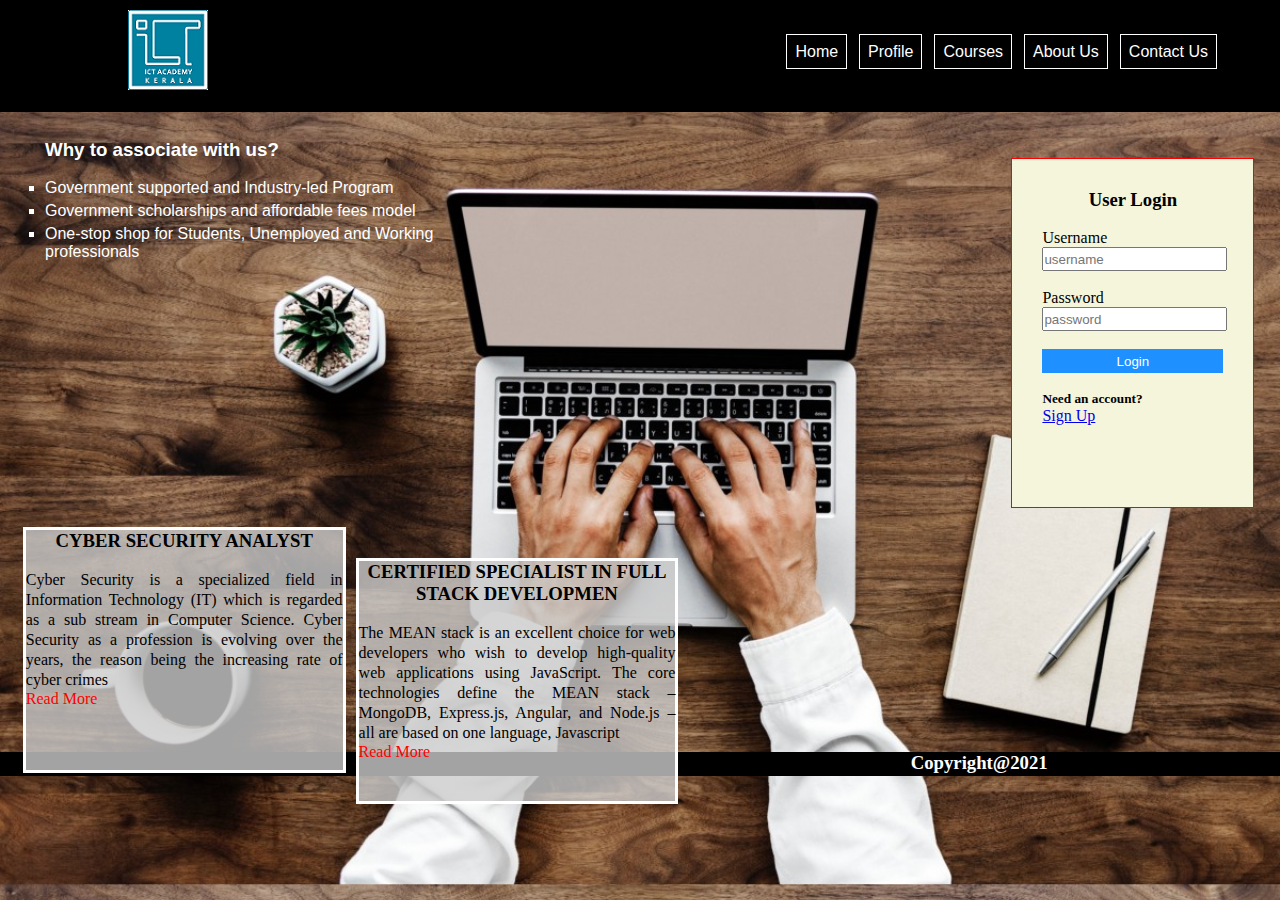
==== index.html @ 960e407e "initial commit" ====
<!DOCTYPE html>
<html lang="en">
<head>
    <title>ICT</title>
    <link rel="stylesheet" href="css/style.css">
</head>
<body background="image/image.jpeg">
    <header>
        <img src="image/logo.png" alt="logo">
      <!--Header-->
        <div class="head-tag">
            <a href="#">Home</a>
            <a href="#">Profile</a>
            <a href="#">Courses</a>
            <a href="#">About Us</a>
            <a href="#">Contact Us</a>
        </div>
       <!--/Header-->
       
       <!--Login Form-->
    <form   action="#" class="login" >
        <h3>User Login</h3>
        <br>
        <div class="login-contents">
            <label>Username</label>
            <br>
            <input type="text" placeholder="username">
        </div>
        <br>
        <div class="login-contents">
            <label>Password</label>
            <br>
            <input type="password" placeholder="password">
        </div>
        <br>
        <div >
            <button id="login-button">Login</button>
        </div>
        <br>
        <div class="login-misc">
            <h5>Need an account?</h5>
            <a href="#">Sign Up</a>
        </div>
    </form>
       <!--/Login Form-->
      
       
        <!--Aside-->
        <div class="sidebar">
            <h3>Why to associate with us?</h3>
            <br>
            <ul>
                <li>Government supported and Industry-led Program</li>
                <li>Government scholarships and affordable fees model</li>
                <li>One-stop shop for Students, Unemployed and Working professionals</li>
            </ul>
        </div>
       <!--/Aside-->

       <!--p-box-->

       <div class="container">
           <div class="p-box">
               <h3>CYBER SECURITY ANALYST</h3>
               <br>
               <p>Cyber Security is a specialized field in Information Technology (IT) which is regarded as a sub stream  in Computer  Science. Cyber Security as a  profession is evolving  over the years, the reason being the increasing rate of cyber crimes</p>
               <a href="#">Read More</a>
           </div>
           <div class="p-box">
            <h3>CERTIFIED SPECIALIST IN FULL STACK DEVELOPMEN</h3>
            <br>
            <p>The MEAN stack is an excellent choice for web developers who wish to develop high-quality web applications using JavaScript. The core technologies define the MEAN stack – MongoDB, Express.js, Angular, and Node.js – all are based on one language, Javascript</p>
            <a href="#">Read More</a>
        </div>
       </div>
       <!--p-box-->
    </header>
    <footer>
        <h3>Copyright@2021</h3>
    </footer>
    
</body>
</html>
---- css/style.css ----
/* h3{
    color: yellow;
} */

.heads{
  color: red;
}


h2{
    /* font-family: 'Lucida Sans', 'Lucida Sans Regular', 'Lucida Grande', 'Lucida Sans Unicode', Geneva, Verdana, sans-serif;
    font-size: 50px; */
    font: bold 50px "Lucida Sans" ;
}

#heads{
    font-weight: bold;
}

/* a{
    text-decoration: none;
    text-transform: uppercase;
    letter-spacing: 0.2em;
    word-spacing: 0.2em;
    background-color: blue;
    color: white;
} */

a:hover{
    color: black;
    background-color: yellow;
}

ul{
    list-style: square;
}

h1{
    border: 2px solid black;
    padding: 30px;
    margin: 50px;
}
*{
 padding: 0;
 margin: 0;
}


body{
    background-size: cover;
}

header{
    background-color: black;
    height: 7em;
}

img{
    margin-left: 10%;
    margin-top: 10px;
}

.head-tag{
    float: right;
    margin-top: 43px;
    margin-right: 55px;
}


.head-tag a{
    font-family: 'Lucida Sans', 'Lucida Sans Regular', 'Lucida Grande', 'Lucida Sans Unicode', Geneva, Verdana, sans-serif;
    text-decoration: none;
    background-color: black;
    color: white;
    border: 1px solid white;
    padding: 8px;
    margin-right: 8px;
    transition: 0.5s ease-in-out;
}

.head-tag a:hover{
    background-color: teal;
    color: black;
}

.sidebar{
    font-family: 'Lucida Sans', 'Lucida Sans Regular', 'Lucida Grande', 'Lucida Sans Unicode', Geneva, Verdana, sans-serif;
    color: white;
    padding: 45px;
    

}

.sidebar li{
    list-style: square;
    margin-bottom: 5px;
}

 /*form */

 .login{

    float: right;
    border: 1px solid red;
    background-color: beige;
    height: 18em;
    margin-top: 5%;
    margin-left: 38%;
    margin-right: 2%;
    padding: 30px;
    
 }

 .login h3{
     text-align: center;
 }

 .login input{

    height: 1.5em;
    width: 100%;
 }

 .login #login-button{
     width: 100%;
     height: 1.8em;
     color: white;
     background-color: dodgerblue;
     border: 1px solid dodgerblue;
 }

 /*p box*/
 .container{
    /* border: 2px solid black;*/
     margin-top:13%;
     margin-left: 1%;
 }
 .p-box{
     border: 3px solid white;
     width: 25%;
     float: left;
     margin-left: 10px;
     height: 15em;
     margin-top: 50px;
     background-color: #cccc;
 }

 .p-box h3{
     text-align: center;
 }

 .p-box p{

    line-height: 1.25em;
    text-align: justify;
 }


 .p-box a{
     text-decoration: none;
     color: red;
 }

 footer{
     background-color: black;
     color: white;
     margin-top: 50%;
     height: 1.5em;
 }

 footer h3{
     text-align: center;
 }
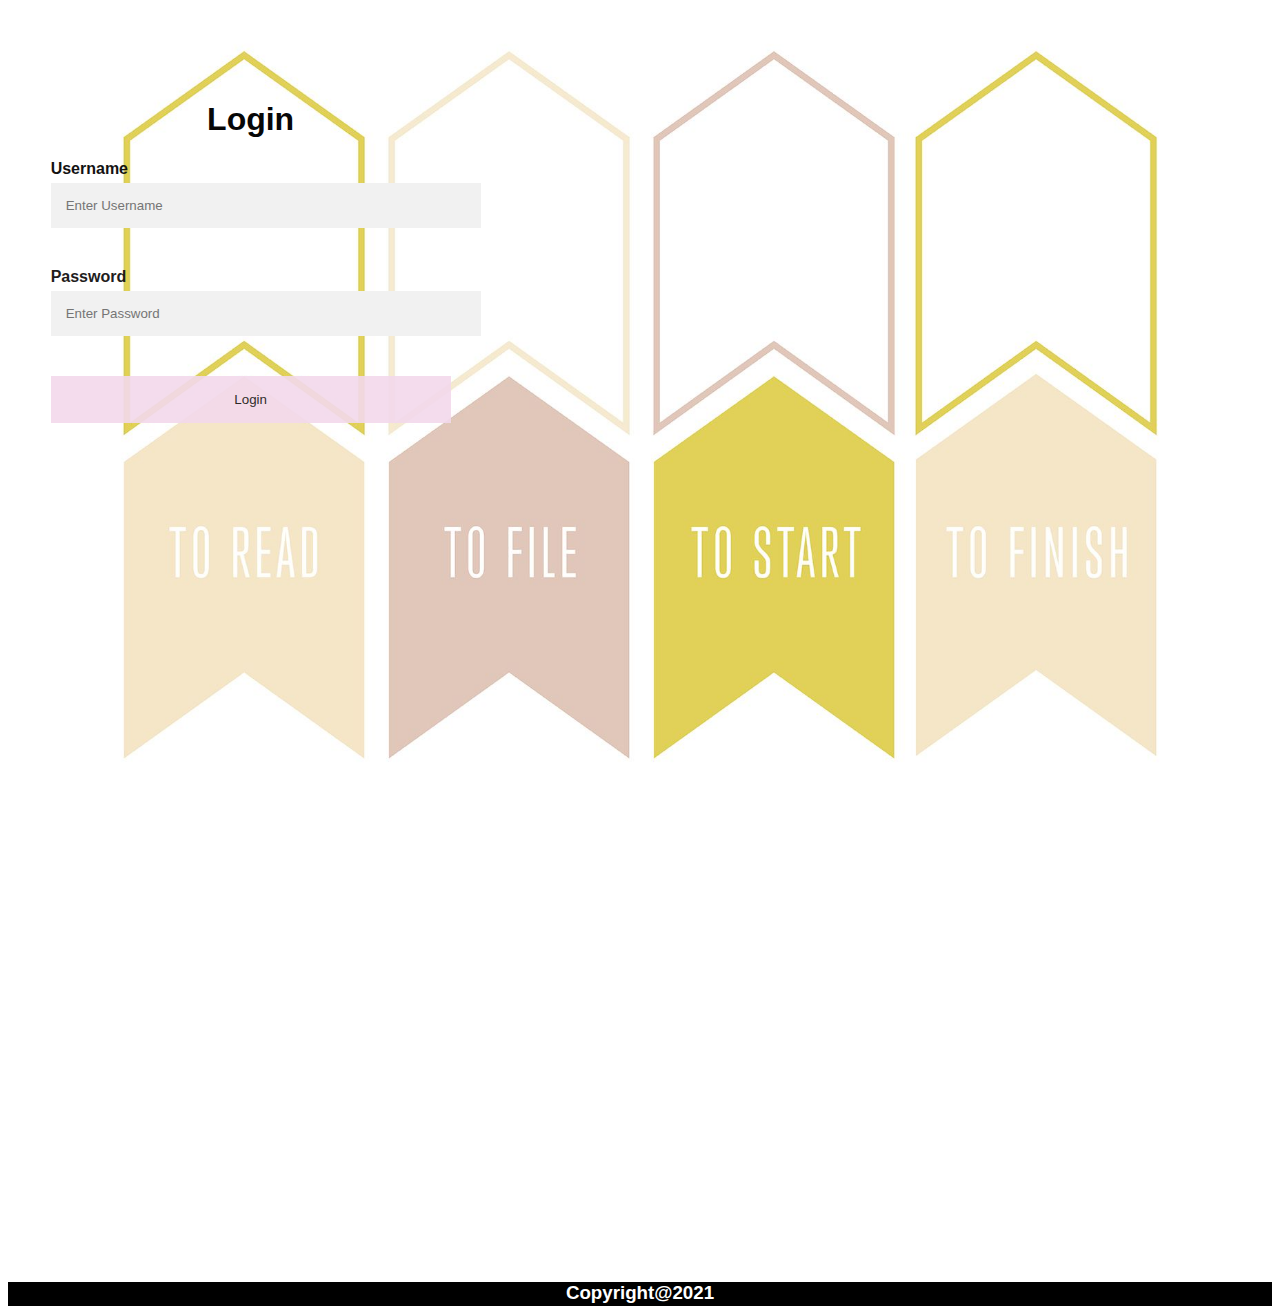
==== commit 8d574b67: "todo list" ====
--- a/index.html
+++ b/index.html
@@ -1,80 +1,109 @@
 <!DOCTYPE html>
 <html lang="en">
 <head>
-    <title>ICT</title>
+    <title>Login</title>
     <link rel="stylesheet" href="css/style.css">
+    <link rel="stylesheet" href="./css/bootstrap.min.css">
+    <script src="https://ajax.googleapis.com/ajax/libs/jquery/3.6.0/jquery.min.js"></script>
+   <link href="https://cdn.jsdelivr.net/npm/bootstrap@5.1.3/dist/css/bootstrap.min.css" rel="stylesheet" integrity="sha384-1BmE4kWBq78iYhFldvKuhfTAU6auU8tT94WrHftjDbrCEXSU1oBoqyl2QvZ6jIW3" crossorigin="anonymous">
+   <script src="https://cdn.jsdelivr.net/npm/bootstrap@5.1.3/dist/js/bootstrap.bundle.min.js" integrity="sha384-ka7Sk0Gln4gmtz2MlQnikT1wXgYsOg+OMhuP+IlRH9sENBO0LRn5q+8nbTov4+1p" crossorigin="anonymous"></script>
 </head>
-<body background="image/image.jpeg">
-    <header>
-        <img src="image/logo.png" alt="logo">
-      <!--Header-->
-        <div class="head-tag">
-            <a href="#">Home</a>
-            <a href="#">Profile</a>
-            <a href="#">Courses</a>
-            <a href="#">About Us</a>
-            <a href="#">Contact Us</a>
+<body background="image/1489423.jpg">
+    <!-- form -->
+    <style>
+        body, html {
+          height: 100%;
+          font-family: Arial, Helvetica, sans-serif;
+        
+          background-size:contain;
+          position: relative;
+          background-repeat: no-repeat;
+        }
+        
+        /* * {
+          box-sizing: border-box;
+        } */
+        
+        .bg-img {
+          /* The image used */
+          background-image: url("./images/olf/images.jpg");
+        
+          min-height: 600px;
+        
+          /* Center and scale the image nicely */
+          background-position: center;
+          background-repeat: no-repeat;
+          background-size: contain;
+          position: relative;
+        }
+        
+        /* Add styles to the form container */
+        .container {
+          position:relative;
+        
+    
+           margin-top:50px; 
+           margin-right: 30px;
+          
+        
+          max-width:400px;
+          padding: 30px;
+          background-color:transparent;
+        }
+        
+        /* Full-width input fields */
+        input[type=text], input[type=password] {
+          width: 100%;
+          padding: 15px;
+          margin: 5px 0 22px 0;
+          border: none;
+          background: #f1f1f1;
+        }
+        
+        input[type=text]:focus, input[type=password]:focus {
+          background-color: #ddd;
+          outline: none;
+        }
+        
+        /* Set a style for the submit button */
+        .btn {
+          background-color: #f3d9ec;
+          color: rgb(22, 21, 21);
+          padding: 16px 20px;
+          border: none;
+          cursor: pointer;
+          width: 100%;
+          opacity: 0.9;
+        }
+        
+        .btn:hover {
+          opacity: 1;
+        }
+        </style>
+        </head>
+        <body>
+        
+        
+        <div class="bg-img">
+          <form action="todolist.html" class="container" onsubmit="return validate()">
+            <h1 style="color: #070707; text-align: center;">Login</h1>
+        
+            <label for="username"><b style="color: #131212;">Username</b></label>
+            <input type="text" id="username" placeholder="Enter Username" name="username" required>
+            <br>
+            <label for="error" id="error"></label>
+            <br>
+            <label for="psw"><b style="color: #1f1d1d;">Password</b></label>
+            <input type="password" id="pwd" placeholder="Enter Password" name="psw"  required>
+            <br>
+            <label for="error" id="strength"></label>
+            <br>
+            <button type="submit" class="btn">Login</button>
+          </form>
         </div>
-       <!--/Header-->
-       
-       <!--Login Form-->
-    <form   action="#" class="login" >
-        <h3>User Login</h3>
-        <br>
-        <div class="login-contents">
-            <label>Username</label>
-            <br>
-            <input type="text" placeholder="username">
-        </div>
-        <br>
-        <div class="login-contents">
-            <label>Password</label>
-            <br>
-            <input type="password" placeholder="password">
-        </div>
-        <br>
-        <div >
-            <button id="login-button">Login</button>
-        </div>
-        <br>
-        <div class="login-misc">
-            <h5>Need an account?</h5>
-            <a href="#">Sign Up</a>
-        </div>
-    </form>
-       <!--/Login Form-->
-      
-       
-        <!--Aside-->
-        <div class="sidebar">
-            <h3>Why to associate with us?</h3>
-            <br>
-            <ul>
-                <li>Government supported and Industry-led Program</li>
-                <li>Government scholarships and affordable fees model</li>
-                <li>One-stop shop for Students, Unemployed and Working professionals</li>
-            </ul>
-        </div>
-       <!--/Aside-->
-
-       <!--p-box-->
-
-       <div class="container">
-           <div class="p-box">
-               <h3>CYBER SECURITY ANALYST</h3>
-               <br>
-               <p>Cyber Security is a specialized field in Information Technology (IT) which is regarded as a sub stream  in Computer  Science. Cyber Security as a  profession is evolving  over the years, the reason being the increasing rate of cyber crimes</p>
-               <a href="#">Read More</a>
-           </div>
-           <div class="p-box">
-            <h3>CERTIFIED SPECIALIST IN FULL STACK DEVELOPMEN</h3>
-            <br>
-            <p>The MEAN stack is an excellent choice for web developers who wish to develop high-quality web applications using JavaScript. The core technologies define the MEAN stack – MongoDB, Express.js, Angular, and Node.js – all are based on one language, Javascript</p>
-            <a href="#">Read More</a>
-        </div>
-       </div>
-       <!--p-box-->
-    </header>
+        <script src="./form.js"></script>
+  
+      <!-- /form -->
     <footer>
         <h3>Copyright@2021</h3>
     </footer>
--- a/css/style.css
+++ b/css/style.css
@@ -2,70 +2,52 @@
     color: yellow;
 } */
 
-.heads{
-  color: red;
+#demo{
+    padding: 30px;
 }
 
-
-h2{
-    /* font-family: 'Lucida Sans', 'Lucida Sans Regular', 'Lucida Grande', 'Lucida Sans Unicode', Geneva, Verdana, sans-serif;
-    font-size: 50px; */
-    font: bold 50px "Lucida Sans" ;
+li{
+    list-style: none;
 }
 
-#heads{
-    font-weight: bold;
+#bg-img{
+
+        background-image: url("/image/1489423.jpg");
+        /* background-color: #cccccc; */
+       
+    background-size: cover;
+    /* background-repeat: no-repeat; */
+    position: relative;
 }
 
-/* a{
-    text-decoration: none;
-    text-transform: uppercase;
-    letter-spacing: 0.2em;
-    word-spacing: 0.2em;
-    background-color: blue;
-    color: white;
+#todo{
+    background-image: url("/image/list1.jpg");
+    /* background-color: #cccccc; */
+   
+background-size: cover;
+/* background-repeat: no-repeat; */
+position: relative;
+}
+#sucessMessage{
+    font-family: Georgia, 'Times New Roman', Times, serif;
+    animation: normal;
+    font-size: larger;
+    padding-left: 250px;
+    margin-left: 250px;
+    text-align:left;
+}
+
+.container{
+    /* border: 2px solid black;*/
+     margin-top:1%;
+     margin-left: 1%;
+ }
+/* header{
+    background-color: black;
+    height: 7em;
 } */
 
-a:hover{
-    color: black;
-    background-color: yellow;
-}
-
-ul{
-    list-style: square;
-}
-
-h1{
-    border: 2px solid black;
-    padding: 30px;
-    margin: 50px;
-}
-*{
- padding: 0;
- margin: 0;
-}
-
-
-body{
-    background-size: cover;
-}
-
-header{
-    background-color: black;
-    height: 7em;
-}
-
-img{
-    margin-left: 10%;
-    margin-top: 10px;
-}
-
-.head-tag{
-    float: right;
-    margin-top: 43px;
-    margin-right: 55px;
-}
-
+/*
 
 .head-tag a{
     font-family: 'Lucida Sans', 'Lucida Sans Regular', 'Lucida Grande', 'Lucida Sans Unicode', Geneva, Verdana, sans-serif;
@@ -135,32 +117,7 @@
      margin-top:13%;
      margin-left: 1%;
  }
- .p-box{
-     border: 3px solid white;
-     width: 25%;
-     float: left;
-     margin-left: 10px;
-     height: 15em;
-     margin-top: 50px;
-     background-color: #cccc;
- }
-
- .p-box h3{
-     text-align: center;
- }
-
- .p-box p{
-
-    line-height: 1.25em;
-    text-align: justify;
- }
-
-
- .p-box a{
-     text-decoration: none;
-     color: red;
- }
-
+ 
  footer{
      background-color: black;
      color: white;
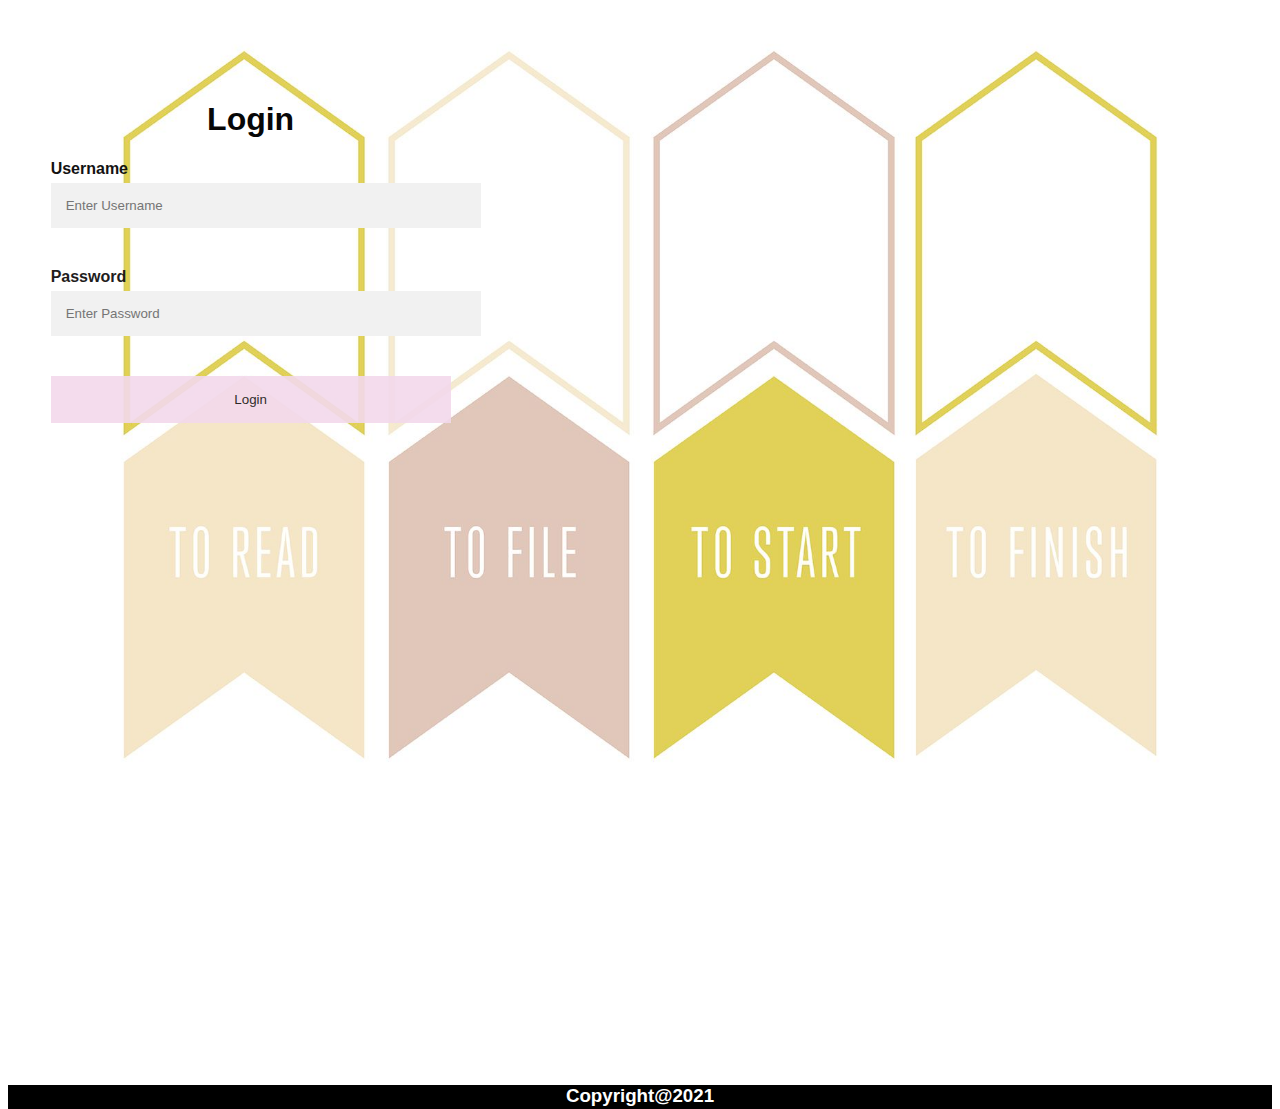
==== commit e7e3f712: "update index.html" ====
--- a/index.html
+++ b/index.html
@@ -24,18 +24,6 @@
           box-sizing: border-box;
         } */
         
-        .bg-img {
-          /* The image used */
-          background-image: url("./images/olf/images.jpg");
-        
-          min-height: 600px;
-        
-          /* Center and scale the image nicely */
-          background-position: center;
-          background-repeat: no-repeat;
-          background-size: contain;
-          position: relative;
-        }
         
         /* Add styles to the form container */
         .container {
@@ -98,7 +86,7 @@
             <br>
             <label for="error" id="strength"></label>
             <br>
-            <button type="submit" class="btn">Login</button>
+            <button type="submit" class="btn" id="button">Login</button>
           </form>
         </div>
         <script src="./form.js"></script>
--- a/css/style.css
+++ b/css/style.css
@@ -24,9 +24,9 @@
     background-image: url("/image/list1.jpg");
     /* background-color: #cccccc; */
    
-background-size: cover;
-/* background-repeat: no-repeat; */
-position: relative;
+ background-size:auto;
+ 
+/* position: relative; */
 }
 #sucessMessage{
     font-family: Georgia, 'Times New Roman', Times, serif;
